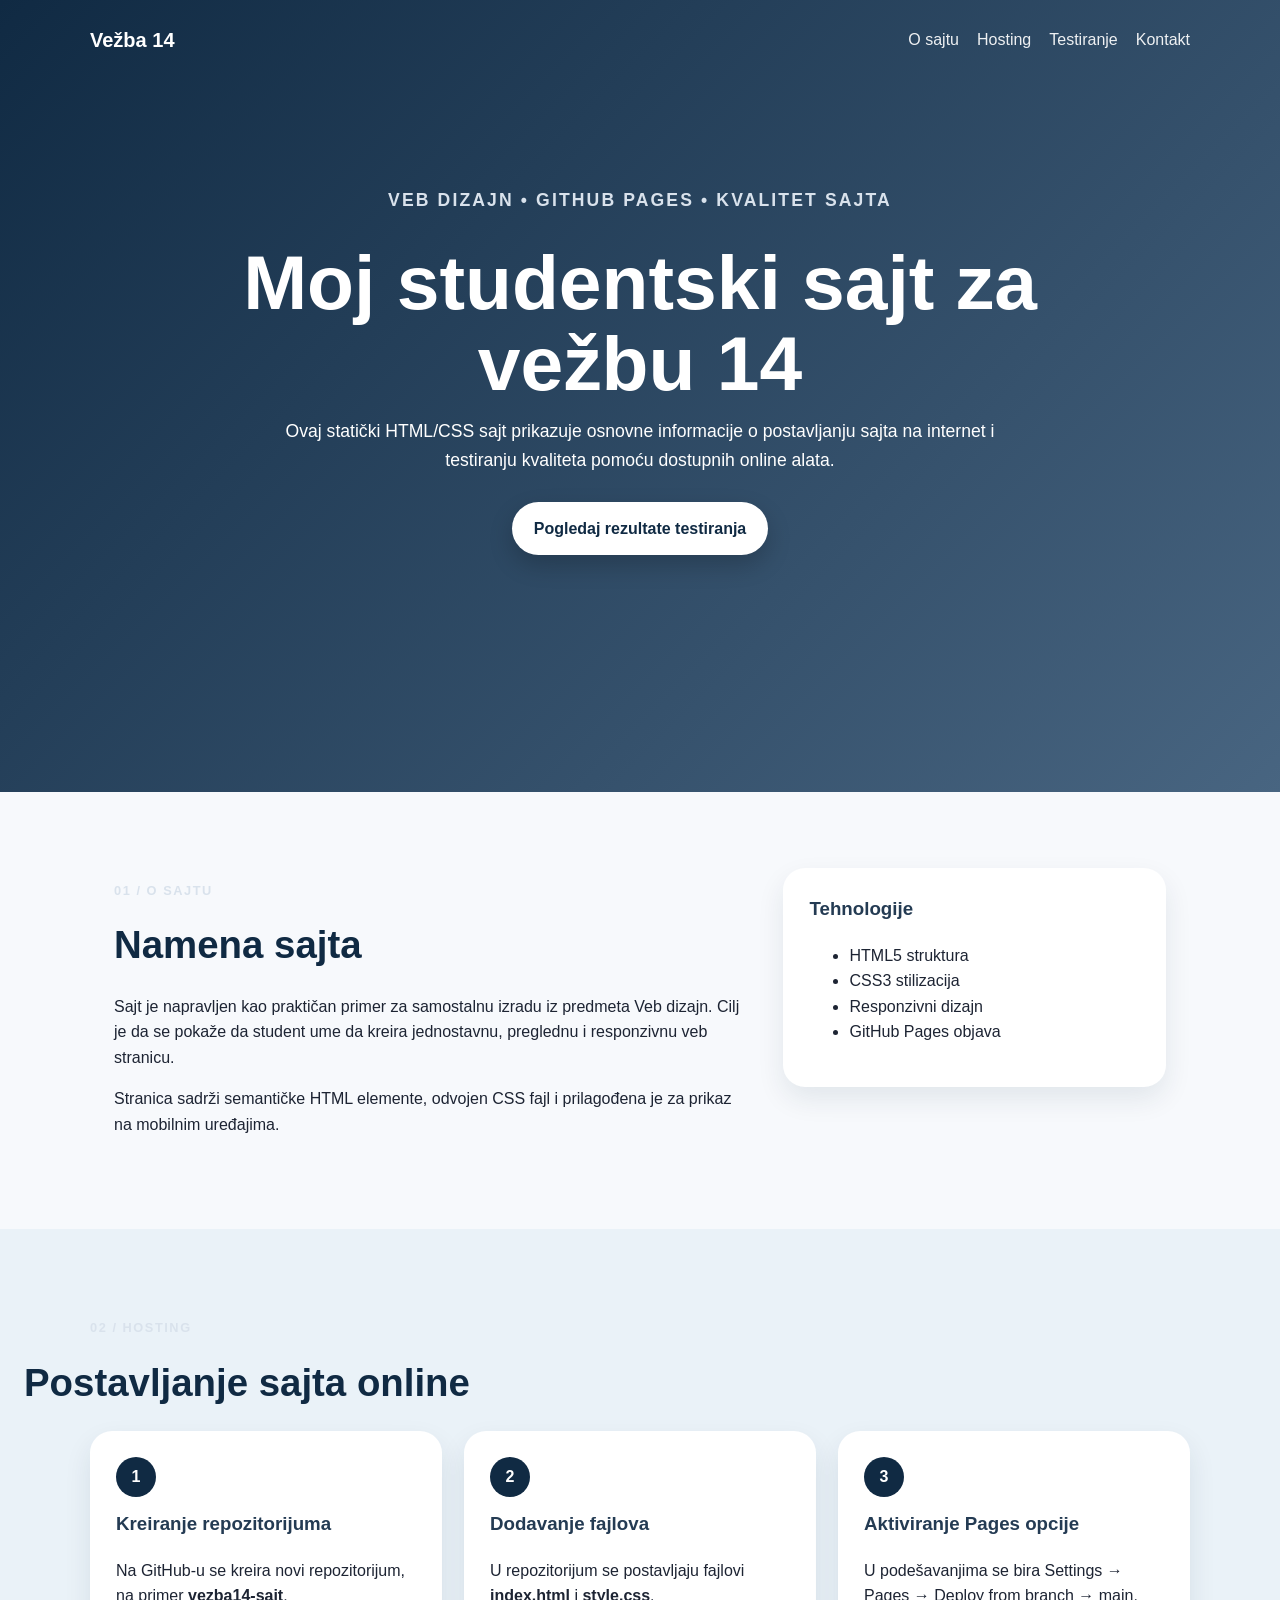
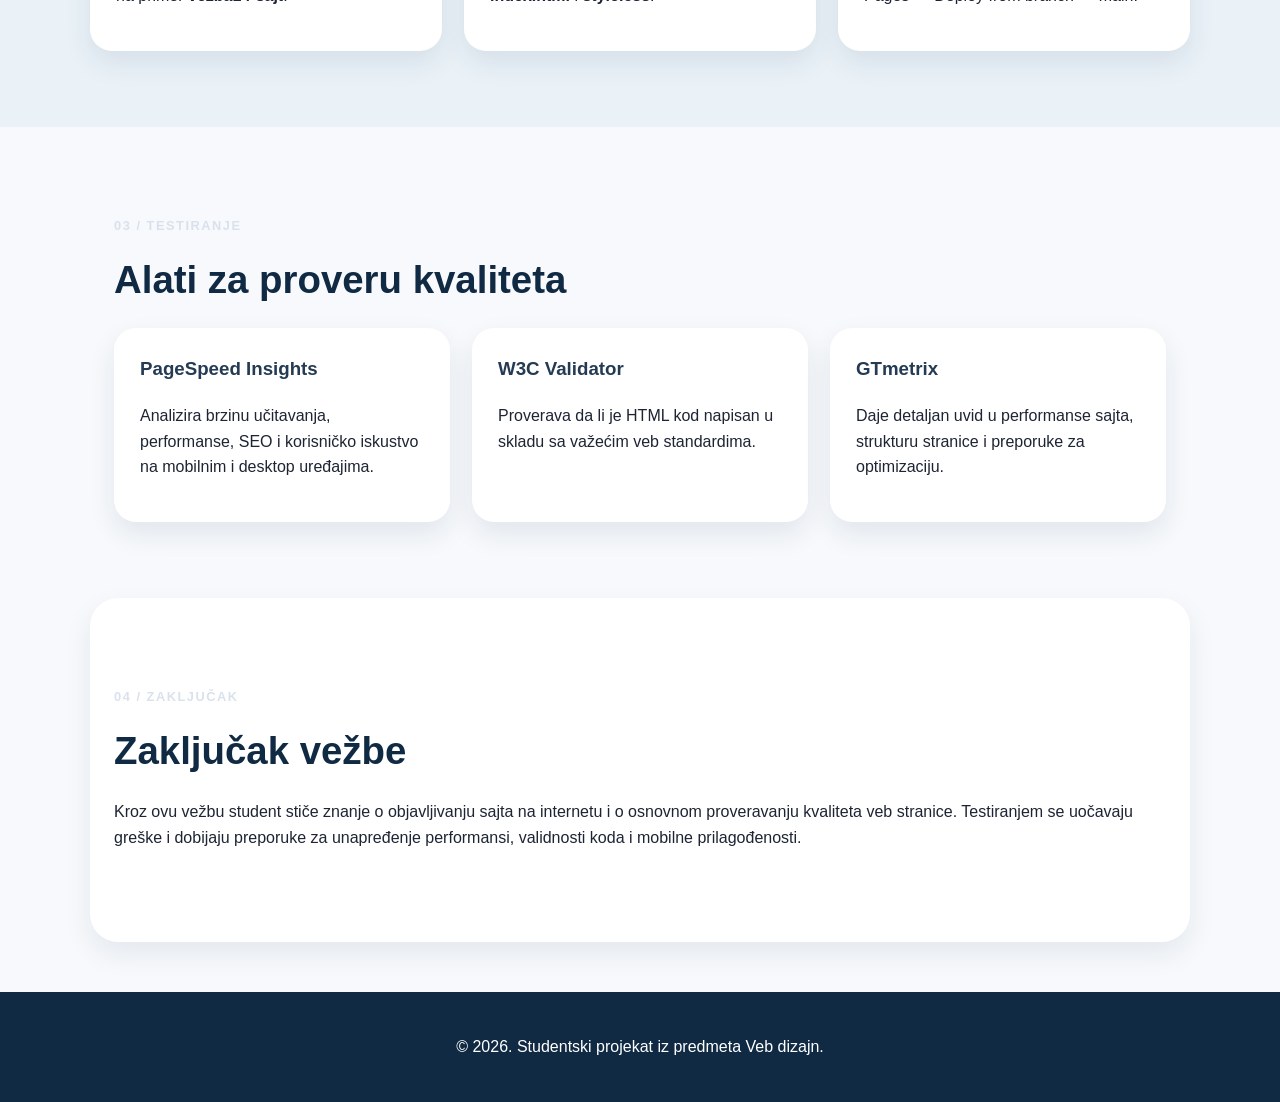
==== index.html @ 6594ed95 "Add files via upload" ====
<!DOCTYPE html>
<html lang="sr">
<head>
    <meta charset="UTF-8">
    <meta name="viewport" content="width=device-width, initial-scale=1.0">
    <meta name="description" content="Studentski sajt za vežbu 14 iz predmeta Veb dizajn - GitHub Pages i testiranje kvaliteta sajta.">
    <title>Vežba 14 | Moj studentski sajt</title>
    <link rel="stylesheet" href="style.css">
</head>
<body>
    <header class="hero" id="vrh">
        <nav class="nav" aria-label="Glavna navigacija">
            <a class="logo" href="#vrh">Vežba 14</a>
            <div class="nav-links">
                <a href="#o-sajtu">O sajtu</a>
                <a href="#hosting">Hosting</a>
                <a href="#testiranje">Testiranje</a>
                <a href="#kontakt">Kontakt</a>
            </div>
        </nav>
        <section class="hero-content">
            <p class="tag">Veb dizajn • GitHub Pages • kvalitet sajta</p>
            <h1>Moj studentski sajt za vežbu 14</h1>
            <p>Ovaj statički HTML/CSS sajt prikazuje osnovne informacije o postavljanju sajta na internet i testiranju kvaliteta pomoću dostupnih online alata.</p>
            <a class="button" href="#testiranje">Pogledaj rezultate testiranja</a>
        </section>
    </header>

    <main>
        <section id="o-sajtu" class="section two-col">
            <div>
                <p class="eyebrow">01 / O sajtu</p>
                <h2>Namena sajta</h2>
                <p>Sajt je napravljen kao praktičan primer za samostalnu izradu iz predmeta Veb dizajn. Cilj je da se pokaže da student ume da kreira jednostavnu, preglednu i responzivnu veb stranicu.</p>
                <p>Stranica sadrži semantičke HTML elemente, odvojen CSS fajl i prilagođena je za prikaz na mobilnim uređajima.</p>
            </div>
            <article class="card">
                <h3>Tehnologije</h3>
                <ul>
                    <li>HTML5 struktura</li>
                    <li>CSS3 stilizacija</li>
                    <li>Responzivni dizajn</li>
                    <li>GitHub Pages objava</li>
                </ul>
            </article>
        </section>

        <section id="hosting" class="section light">
            <p class="eyebrow">02 / Hosting</p>
            <h2>Postavljanje sajta online</h2>
            <div class="steps">
                <article><span>1</span><h3>Kreiranje repozitorijuma</h3><p>Na GitHub-u se kreira novi repozitorijum, na primer <strong>vezba14-sajt</strong>.</p></article>
                <article><span>2</span><h3>Dodavanje fajlova</h3><p>U repozitorijum se postavljaju fajlovi <strong>index.html</strong> i <strong>style.css</strong>.</p></article>
                <article><span>3</span><h3>Aktiviranje Pages opcije</h3><p>U podešavanjima se bira Settings → Pages → Deploy from branch → main.</p></article>
            </div>
        </section>

        <section id="testiranje" class="section">
            <p class="eyebrow">03 / Testiranje</p>
            <h2>Alati za proveru kvaliteta</h2>
            <div class="grid">
                <article class="card"><h3>PageSpeed Insights</h3><p>Analizira brzinu učitavanja, performanse, SEO i korisničko iskustvo na mobilnim i desktop uređajima.</p></article>
                <article class="card"><h3>W3C Validator</h3><p>Proverava da li je HTML kod napisan u skladu sa važećim veb standardima.</p></article>
                <article class="card"><h3>GTmetrix</h3><p>Daje detaljan uvid u performanse sajta, strukturu stranice i preporuke za optimizaciju.</p></article>
            </div>
        </section>

        <section id="kontakt" class="section contact">
            <p class="eyebrow">04 / Zaključak</p>
            <h2>Zaključak vežbe</h2>
            <p>Kroz ovu vežbu student stiče znanje o objavljivanju sajta na internetu i o osnovnom proveravanju kvaliteta veb stranice. Testiranjem se uočavaju greške i dobijaju preporuke za unapređenje performansi, validnosti koda i mobilne prilagođenosti.</p>
        </section>
    </main>

    <footer>
        <p>© 2026. Studentski projekat iz predmeta Veb dizajn.</p>
    </footer>
</body>
</html>
---- style.css ----
*{box-sizing:border-box}html{scroll-behavior:smooth}body{margin:0;font-family:Arial,Helvetica,sans-serif;line-height:1.6;color:#1d2433;background:#f7f9fc}.hero{min-height:88vh;background:linear-gradient(135deg,#102a43,#486581);color:white;padding:24px}.nav{display:flex;align-items:center;justify-content:space-between;max-width:1100px;margin:0 auto}.logo{font-weight:700;color:white;text-decoration:none;font-size:1.25rem}.nav-links{display:flex;gap:18px;flex-wrap:wrap}.nav-links a{color:white;text-decoration:none;opacity:.92}.nav-links a:hover,.nav-links a:focus{opacity:1;text-decoration:underline}.hero-content{max-width:850px;margin:130px auto 60px;text-align:center}.tag,.eyebrow{text-transform:uppercase;letter-spacing:.12em;font-size:.8rem;font-weight:700;color:#d9e2ec}.hero h1{font-size:clamp(2.2rem,6vw,4.8rem);line-height:1.05;margin:14px 0}.hero p{font-size:1.1rem;max-width:720px;margin:0 auto 28px}.button{display:inline-block;background:white;color:#102a43;text-decoration:none;font-weight:700;padding:14px 22px;border-radius:999px;box-shadow:0 10px 24px rgba(0,0,0,.2)}.section{max-width:1100px;margin:0 auto;padding:76px 24px}.section h2{font-size:clamp(1.7rem,3vw,2.6rem);margin:0 0 18px;color:#102a43}.two-col{display:grid;grid-template-columns:1.5fr .9fr;gap:32px;align-items:start}.light{max-width:none;background:#eaf2f8}.light>*{max-width:1100px;margin-left:auto;margin-right:auto}.card,.steps article{background:white;padding:26px;border-radius:22px;box-shadow:0 12px 28px rgba(16,42,67,.09)}.card h3,.steps h3{margin-top:0;color:#243b53}.grid{display:grid;grid-template-columns:repeat(3,1fr);gap:22px}.steps{display:grid;grid-template-columns:repeat(3,1fr);gap:22px}.steps span{display:inline-flex;align-items:center;justify-content:center;width:40px;height:40px;border-radius:50%;background:#102a43;color:white;font-weight:700;margin-bottom:12px}.contact{background:white;border-radius:28px;margin-bottom:50px;box-shadow:0 12px 28px rgba(16,42,67,.08)}footer{text-align:center;padding:26px;background:#102a43;color:white}@media(max-width:800px){.nav{align-items:flex-start;gap:16px;flex-direction:column}.hero-content{margin-top:70px;text-align:left}.hero p{margin-left:0}.two-col,.grid,.steps{grid-template-columns:1fr}.section{padding:56px 18px}}
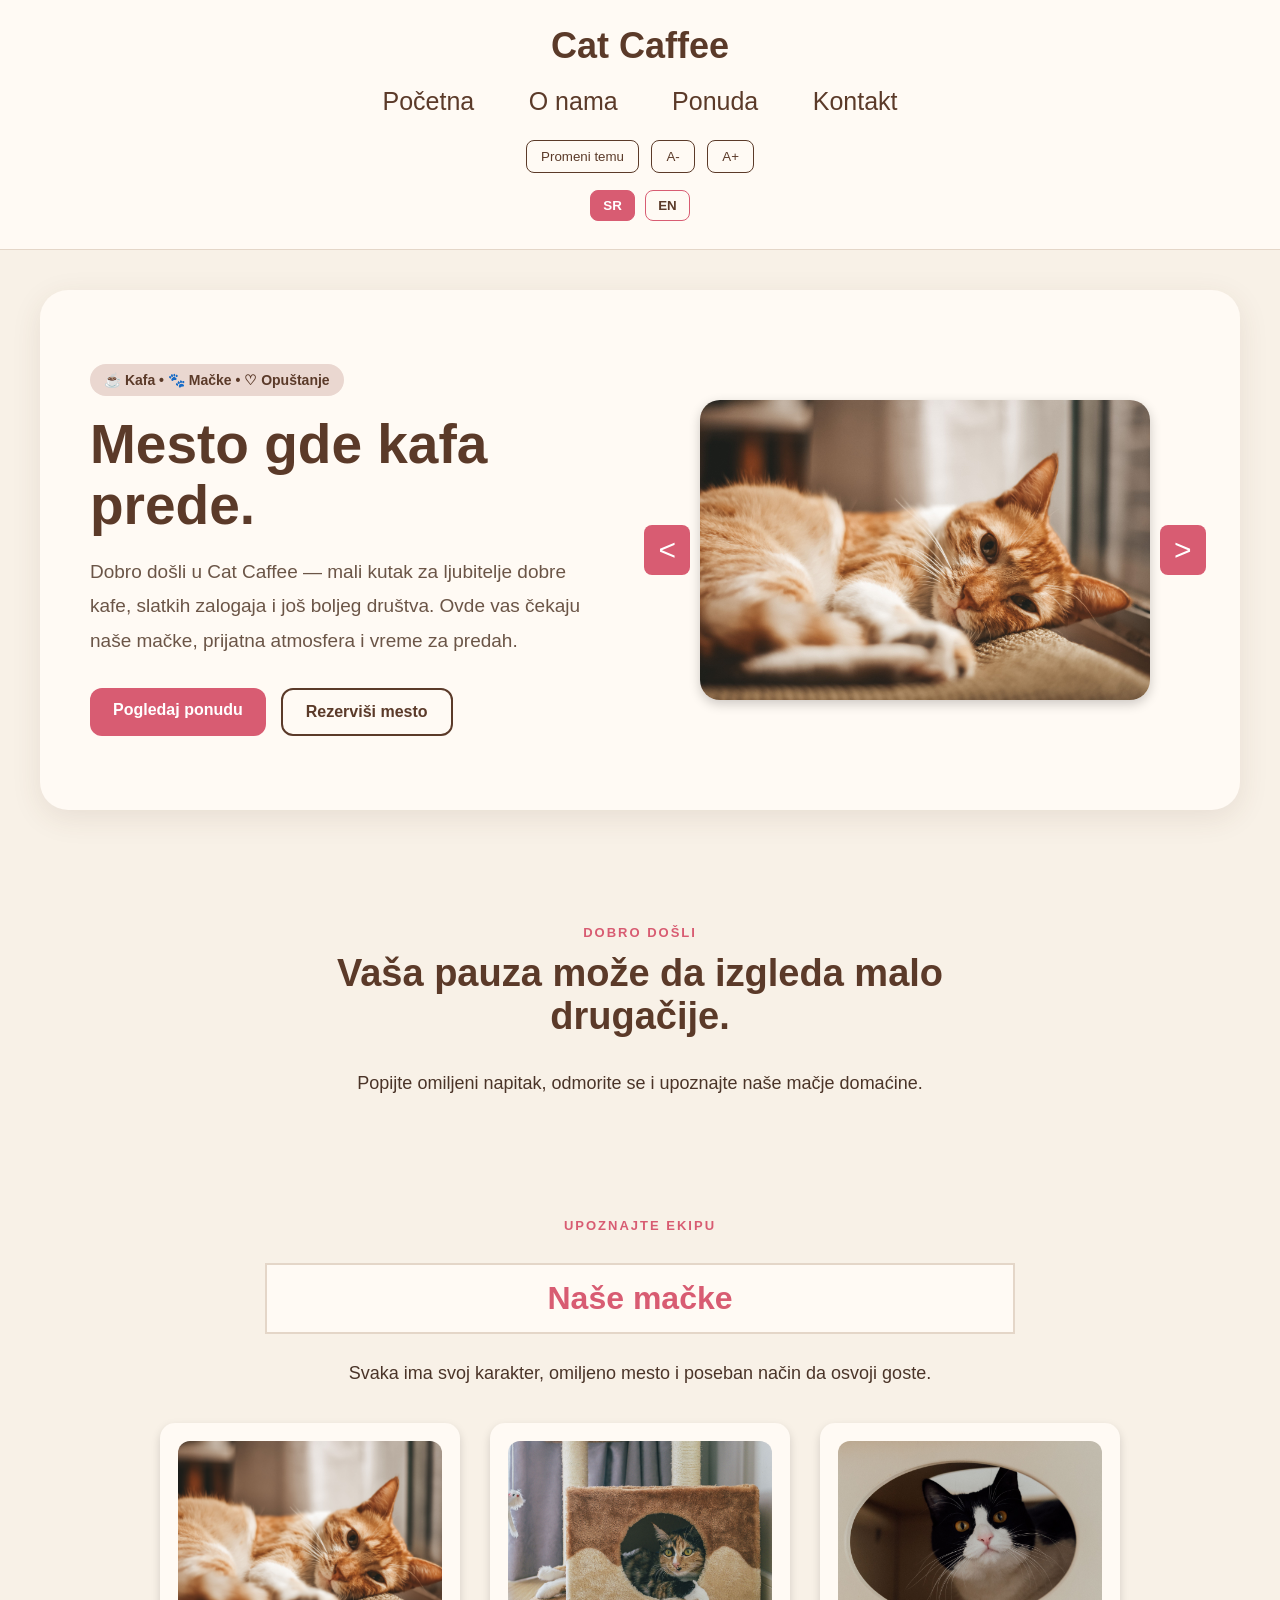
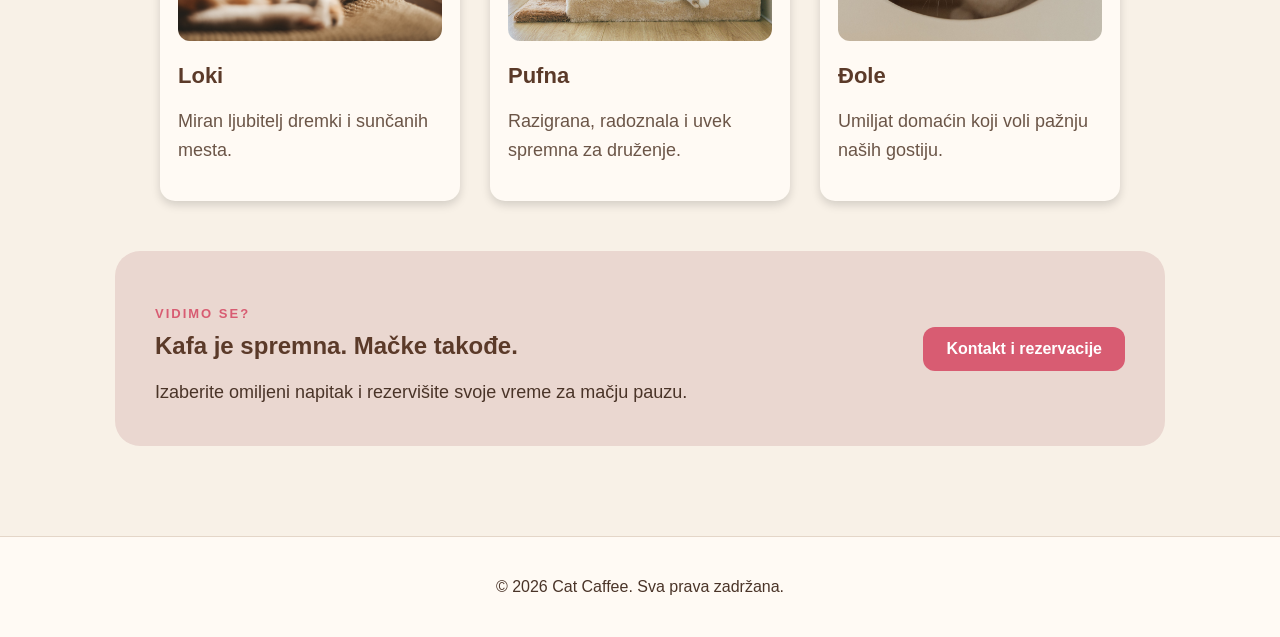
==== commit abfc059a: "Add files via upload Cat Caffee - seminarski rad" ====
--- a/index.html
+++ b/index.html
@@ -1,79 +1,485 @@
 <!DOCTYPE html>
 <html lang="sr">
+
 <head>
-    <meta charset="UTF-8">
-    <meta name="viewport" content="width=device-width, initial-scale=1.0">
-    <meta name="description" content="Studentski sajt za vežbu 14 iz predmeta Veb dizajn - GitHub Pages i testiranje kvaliteta sajta.">
-    <title>Vežba 14 | Moj studentski sajt</title>
-    <link rel="stylesheet" href="style.css">
+    <meta charset="utf-8">
+
+    <meta name="viewport"
+          content="width=device-width, initial-scale=1.0">
+
+    <title>Cat Caffee | Kafa, mačke i opuštanje</title>
+
+    <meta name="description"
+          content="Cat Caffee je prijatan kutak za ljubitelje kafe i mačaka. Upoznajte naše mačke, pogledajte ponudu i rezervišite svoje mesto.">
+
+    <meta name="keywords"
+          content="Cat Caffee, mačke, kafa, kafić, Zrenjanin, cat cafe">
+
+    <meta name="author"
+          content="Cat Caffee">
+
+    <meta name="robots"
+          content="index, follow">
+
+    <!-- Open Graph -->
+    <meta property="og:title"
+          content="Cat Caffee | Kafa, mačke i opuštanje">
+
+    <meta property="og:description"
+          content="Mesto za ljubitelje dobre kafe, slatkih zalogaja i mačjeg društva.">
+
+    <meta property="og:type"
+          content="website">
+
+    <link rel="stylesheet"
+          href="stil.css">
 </head>
+
+
 <body>
-    <header class="hero" id="vrh">
-        <nav class="nav" aria-label="Glavna navigacija">
-            <a class="logo" href="#vrh">Vežba 14</a>
-            <div class="nav-links">
-                <a href="#o-sajtu">O sajtu</a>
-                <a href="#hosting">Hosting</a>
-                <a href="#testiranje">Testiranje</a>
-                <a href="#kontakt">Kontakt</a>
-            </div>
+
+    <!-- ZAGLAVLJE -->
+    <header>
+
+        <h1 id="logo-naslov">
+            Cat Caffee
+        </h1>
+
+
+        <nav>
+
+            <a
+                href="index.html"
+                data-i18n="navHome">
+                Početna
+            </a>
+
+
+            <a
+                href="o-nama.html"
+                data-i18n="navAbout">
+                O nama
+            </a>
+
+
+            <!-- MEGA MENI -->
+            <div class="mega-meni">
+
+                <a
+                    href="ponuda.html"
+                    class="mega-link"
+                    data-i18n="navOffer">
+                    Ponuda
+                </a>
+
+
+                <div class="mega-sadrzaj">
+
+
+                    <div class="mega-kolona">
+
+                        <h3>
+                            ☕
+                            <span data-i18n="megaDrinks">
+                                Napici
+                            </span>
+                        </h3>
+
+                        <a
+                            href="ponuda.html#kafe"
+                            data-i18n="navCoffee">
+                            Kafe
+                        </a>
+
+                        <a
+                            href="ponuda.html#cajevi"
+                            data-i18n="navTea">
+                            Čajevi
+                        </a>
+
+                    </div>
+
+
+                    <div class="mega-kolona">
+
+                        <h3>
+                            🍰
+                            <span data-i18n="megaDesserts">
+                                Poslastice
+                            </span>
+                        </h3>
+
+                        <a
+                            href="ponuda.html#poslastice"
+                            data-i18n="navCheesecake">
+                            Čizkejk
+                        </a>
+
+                        <a
+                            href="ponuda.html#poslastice"
+                            data-i18n="navSweetBites">
+                            Slatki zalogaji
+                        </a>
+
+                    </div>
+
+
+                    <div class="mega-kolona">
+
+                        <h3>
+                            🐾 Cat Caffee
+                        </h3>
+
+                        <a
+                            href="index.html#nase-macke"
+                            data-i18n="navCats">
+                            Naše mačke
+                        </a>
+
+                        <a
+                            href="kontakt.html#kontakt-forma"
+                            data-i18n="navReservations">
+                            Rezervacije
+                        </a>
+
+                    </div>
+
+
+                </div>
+
+            </div>
+
+
+            <a
+                href="kontakt.html"
+                data-i18n="navContact">
+                Kontakt
+            </a>
+
         </nav>
-        <section class="hero-content">
-            <p class="tag">Veb dizajn • GitHub Pages • kvalitet sajta</p>
-            <h1>Moj studentski sajt za vežbu 14</h1>
-            <p>Ovaj statički HTML/CSS sajt prikazuje osnovne informacije o postavljanju sajta na internet i testiranju kvaliteta pomoću dostupnih online alata.</p>
-            <a class="button" href="#testiranje">Pogledaj rezultate testiranja</a>
+
+
+        <!-- PRISTUPAČNOST -->
+        <div class="pristupacnost">
+
+            <button
+                id="dugme-tema"
+                data-i18n="themeBtn">
+                Promeni temu
+            </button>
+
+            <button id="smanji-font">
+                A-
+            </button>
+
+            <button id="povecaj-font">
+                A+
+            </button>
+
+        </div>
+
+
+        <!-- IZBOR JEZIKA -->
+        <div class="izbor-jezika">
+
+            <button id="sr-jezik">
+                SR
+            </button>
+
+            <button id="en-jezik">
+                EN
+            </button>
+
+        </div>
+
+    </header>
+
+
+    <!-- GLAVNI SADRŽAJ -->
+    <main>
+
+
+        <!-- HERO -->
+        <section class="uvod hero">
+
+            <div class="uvod-tekst">
+
+                <span
+                    class="hero-bedz"
+                    data-i18n="heroBadge">
+
+                    ☕ Kafa • 🐾 Mačke • ♡ Opuštanje
+
+                </span>
+
+
+                <h2
+                    class="hero-naslov"
+                    data-i18n="heroNaslov">
+
+                    Mesto gde kafa prede.
+
+                </h2>
+
+
+                <p
+                    class="hero-opis"
+                    data-i18n="heroOpis">
+
+                    Dobro došli u Cat Caffee — mali kutak za ljubitelje
+                    dobre kafe, slatkih zalogaja i još boljeg društva.
+                    Ovde vas čekaju naše mačke, prijatna atmosfera
+                    i vreme za predah.
+
+                </p>
+
+
+                <div class="hero-dugmad">
+
+                    <a
+                        href="ponuda.html"
+                        class="dugme-primarno"
+                        data-i18n="ponudaDugme">
+
+                        Pogledaj ponudu
+
+                    </a>
+
+
+                    <a
+                        href="kontakt.html"
+                        class="dugme-sekundarno"
+                        data-i18n="rezervacijaDugme">
+
+                        Rezerviši mesto
+
+                    </a>
+
+                </div>
+
+            </div>
+
+
+            <!-- SLAJDER -->
+            <div class="uvod-slika">
+
+                <div class="slajder">
+
+                    <button
+                        id="prethodna-slika"
+                        aria-label="Prethodna slika">
+
+                        &lt;
+
+                    </button>
+
+
+                    <img
+                        id="slika-slajdera"
+                        src="slike/maca1.jpg"
+                        alt="Mačka u Cat Caffee-u">
+
+
+                    <button
+                        id="sledeca-slika"
+                        aria-label="Sledeća slika">
+
+                        &gt;
+
+                    </button>
+
+                </div>
+
+            </div>
+
         </section>
-    </header>
-
-    <main>
-        <section id="o-sajtu" class="section two-col">
+
+
+        <!-- KRATKA PORUKA -->
+        <section class="zasto-mi">
+
+            <p
+                class="mali-naslov"
+                data-i18n="welcomeMini">
+
+                DOBRO DOŠLI
+
+            </p>
+
+
+            <h2 data-i18n="pauzaNaslov">
+
+                Vaša pauza može da izgleda malo drugačije.
+
+            </h2>
+
+
+            <p data-i18n="pauzaTekst">
+
+                Popijte omiljeni napitak, odmorite se
+                i upoznajte naše mačje domaćine.
+
+            </p>
+
+        </section>
+
+
+        <!-- NAŠE MAČKE -->
+        <section class="nase-macke" id="nase-macke">
+
+            <div class="sekcija-zaglavlje">
+
+                <p
+                    class="mali-naslov"
+                    data-i18n="teamMini">
+
+                    UPOZNAJTE EKIPU
+
+                </p>
+
+
+                <h2
+                    class="naslov-sekcije"
+                    data-i18n="mackeNaslov">
+
+                    Naše mačke
+
+                </h2>
+
+
+                <p data-i18n="mackeTekst">
+
+                    Svaka ima svoj karakter, omiljeno mesto
+                    i poseban način da osvoji goste.
+
+                </p>
+
+            </div>
+
+
+            <div class="kartice-macaka">
+
+
+                <div class="kartica">
+
+                    <img
+                        src="slike/maca1.jpg"
+                        alt="Mačak Loki">
+
+                    <h3>
+                        Loki
+                    </h3>
+
+                    <p data-i18n="lokiTekst">
+                        Miran ljubitelj dremki i sunčanih mesta.
+                    </p>
+
+                </div>
+
+
+                <div class="kartica">
+
+                    <img
+                        src="slike/maca2.jpg"
+                        alt="Mačka Pufna">
+
+                    <h3>
+                        Pufna
+                    </h3>
+
+                    <p data-i18n="pufnaTekst">
+                        Razigrana, radoznala i uvek spremna za druženje.
+                    </p>
+
+                </div>
+
+
+                <div class="kartica">
+
+                    <img
+                        src="slike/maca3.jpg"
+                        alt="Mačak Đole">
+
+                    <h3>
+                        Đole
+                    </h3>
+
+                    <p data-i18n="djoleTekst">
+                        Umiljat domaćin koji voli pažnju naših gostiju.
+                    </p>
+
+                </div>
+
+
+            </div>
+
+        </section>
+
+
+        <!-- POZIV NA AKCIJU -->
+        <section class="cta-sekcija">
+
             <div>
-                <p class="eyebrow">01 / O sajtu</p>
-                <h2>Namena sajta</h2>
-                <p>Sajt je napravljen kao praktičan primer za samostalnu izradu iz predmeta Veb dizajn. Cilj je da se pokaže da student ume da kreira jednostavnu, preglednu i responzivnu veb stranicu.</p>
-                <p>Stranica sadrži semantičke HTML elemente, odvojen CSS fajl i prilagođena je za prikaz na mobilnim uređajima.</p>
-            </div>
-            <article class="card">
-                <h3>Tehnologije</h3>
-                <ul>
-                    <li>HTML5 struktura</li>
-                    <li>CSS3 stilizacija</li>
-                    <li>Responzivni dizajn</li>
-                    <li>GitHub Pages objava</li>
-                </ul>
-            </article>
+
+                <p
+                    class="mali-naslov"
+                    data-i18n="ctaMini">
+
+                    VIDIMO SE?
+
+                </p>
+
+
+                <h2 data-i18n="ctaNaslov">
+
+                    Kafa je spremna. Mačke takođe.
+
+                </h2>
+
+
+                <p data-i18n="ctaTekst">
+
+                    Izaberite omiljeni napitak i rezervišite
+                    svoje vreme za mačju pauzu.
+
+                </p>
+
+            </div>
+
+
+            <a
+                href="kontakt.html"
+                class="dugme-primarno"
+                data-i18n="ctaDugme">
+
+                Kontakt i rezervacije
+
+            </a>
+
         </section>
 
-        <section id="hosting" class="section light">
-            <p class="eyebrow">02 / Hosting</p>
-            <h2>Postavljanje sajta online</h2>
-            <div class="steps">
-                <article><span>1</span><h3>Kreiranje repozitorijuma</h3><p>Na GitHub-u se kreira novi repozitorijum, na primer <strong>vezba14-sajt</strong>.</p></article>
-                <article><span>2</span><h3>Dodavanje fajlova</h3><p>U repozitorijum se postavljaju fajlovi <strong>index.html</strong> i <strong>style.css</strong>.</p></article>
-                <article><span>3</span><h3>Aktiviranje Pages opcije</h3><p>U podešavanjima se bira Settings → Pages → Deploy from branch → main.</p></article>
-            </div>
-        </section>
-
-        <section id="testiranje" class="section">
-            <p class="eyebrow">03 / Testiranje</p>
-            <h2>Alati za proveru kvaliteta</h2>
-            <div class="grid">
-                <article class="card"><h3>PageSpeed Insights</h3><p>Analizira brzinu učitavanja, performanse, SEO i korisničko iskustvo na mobilnim i desktop uređajima.</p></article>
-                <article class="card"><h3>W3C Validator</h3><p>Proverava da li je HTML kod napisan u skladu sa važećim veb standardima.</p></article>
-                <article class="card"><h3>GTmetrix</h3><p>Daje detaljan uvid u performanse sajta, strukturu stranice i preporuke za optimizaciju.</p></article>
-            </div>
-        </section>
-
-        <section id="kontakt" class="section contact">
-            <p class="eyebrow">04 / Zaključak</p>
-            <h2>Zaključak vežbe</h2>
-            <p>Kroz ovu vežbu student stiče znanje o objavljivanju sajta na internetu i o osnovnom proveravanju kvaliteta veb stranice. Testiranjem se uočavaju greške i dobijaju preporuke za unapređenje performansi, validnosti koda i mobilne prilagođenosti.</p>
-        </section>
+
     </main>
 
+
+    <!-- FOOTER -->
     <footer>
-        <p>© 2026. Studentski projekat iz predmeta Veb dizajn.</p>
+
+        <p data-i18n="footerText">
+
+            © 2026 Cat Caffee. Sva prava zadržana.
+
+        </p>
+
     </footer>
+
+
+    <!-- JAVASCRIPT -->
+    <script src="skripta.js"></script>
+
+    <script src="jezik.js"></script>
+
+
 </body>
-</html>
+
+</html>
--- a/stil.css
+++ b/stil.css
@@ -0,0 +1,1453 @@
+/* =========================================================
+   CAT CAFFEE - GLAVNI CSS
+   ========================================================= */
+
+
+/* =========================
+   1. OSNOVNI IZGLED
+   ========================= */
+
+* {
+    box-sizing: border-box;
+}
+
+html {
+    scroll-behavior: smooth;
+}
+
+body {
+    margin: 0;
+
+    background-color: #f8f1e7;
+    color: #4a3428;
+
+    font-family: Arial, sans-serif;
+}
+
+img {
+    max-width: 100%;
+    display: block;
+}
+
+main {
+    padding: 40px;
+}
+
+section {
+    max-width: 1200px;
+
+    margin: 0 auto 50px auto;
+}
+
+section p {
+    font-size: 18px;
+    line-height: 1.6;
+}
+
+
+/* NASLOVI SEKCIJA */
+
+.naslov-sekcije {
+    color: #d85c72;
+
+    font-size: 32px;
+
+    background-color: #fffaf4;
+
+    padding: 15px;
+
+    border: 2px solid #e4d6c8;
+
+    margin-bottom: 25px;
+}
+
+
+/* MALI ROZE NASLOV */
+
+.mali-naslov {
+    margin-bottom: 5px;
+
+    color: #d85c72 !important;
+
+    font-size: 13px !important;
+
+    font-weight: bold;
+
+    letter-spacing: 2px;
+}
+
+
+/* =========================
+   2. HEADER
+   ========================= */
+
+header {
+    background-color: #fffaf4;
+
+    padding: 25px;
+
+    border-bottom: 1px solid #e4d6c8;
+}
+
+h1 {
+    color: #5b3a29;
+
+    text-align: center;
+
+    font-size: 36px;
+
+    margin-top: 0;
+    margin-bottom: 20px;
+}
+
+
+/* =========================
+   3. NAVIGACIJA
+   ========================= */
+
+nav {
+    text-align: center;
+
+    margin-bottom: 20px;
+}
+
+nav a {
+    color: #5b3a29;
+
+    text-decoration: none;
+
+    margin: 0 25px;
+
+    font-size: 25px;
+
+    transition: color 0.25s ease;
+}
+
+nav a:hover {
+    color: #d85c72;
+}
+
+
+/* =========================
+   4. STARI PADAJUĆI MENI
+   ostavljen zbog kompatibilnosti
+   ========================= */
+
+.padajuci {
+    display: inline-block;
+
+    position: relative;
+}
+
+.padajuci-sadrzaj {
+    display: none;
+
+    position: absolute;
+
+    top: 100%;
+    left: 50%;
+
+    transform: translateX(-50%);
+
+    min-width: 170px;
+
+    background-color: #fffaf4;
+
+    border-radius: 10px;
+
+    box-shadow: 0 4px 12px
+                rgba(0, 0, 0, 0.16);
+
+    overflow: hidden;
+
+    z-index: 10;
+}
+
+.padajuci-sadrzaj a {
+    display: block;
+
+    padding: 10px 14px;
+
+    margin: 0;
+
+    font-size: 18px;
+}
+
+.padajuci:hover .padajuci-sadrzaj {
+    display: block;
+}
+
+
+/* =========================
+   5. MEGA MENI
+   ========================= */
+
+.mega-meni {
+    display: inline-block;
+
+    position: relative;
+}
+
+.mega-link {
+    cursor: pointer;
+}
+
+
+/* VELIKI PANEL */
+
+.mega-sadrzaj {
+    display: none;
+
+    position: absolute;
+
+    top: 100%;
+    left: 50%;
+
+    transform: translateX(-50%);
+
+    width: 520px;
+
+    padding: 25px;
+
+    background-color: #fffaf4;
+
+    border-radius: 16px;
+
+    box-shadow: 0 8px 25px
+                rgba(0, 0, 0, 0.16);
+
+    z-index: 100;
+}
+
+
+/* PRIKAZ MEGA MENIJA */
+
+.mega-meni:hover .mega-sadrzaj {
+    display: flex;
+}
+
+
+/* KOLONE */
+
+.mega-kolona {
+    flex: 1;
+
+    padding: 0 15px;
+
+    text-align: left;
+}
+
+.mega-kolona h3 {
+    margin-top: 0;
+    margin-bottom: 12px;
+
+    color: #d85c72;
+
+    font-size: 17px;
+}
+
+.mega-kolona a {
+    display: block;
+
+    margin: 0;
+
+    padding: 7px 0;
+
+    color: #5b3a29;
+
+    font-size: 15px;
+
+    text-decoration: none;
+}
+
+.mega-kolona a:hover {
+    color: #d85c72;
+}
+
+
+/* =========================
+   6. PRISTUPAČNOST
+   ========================= */
+
+.pristupacnost {
+    text-align: center;
+
+    margin-top: 15px;
+}
+
+.pristupacnost button {
+    padding: 8px 14px;
+
+    margin: 4px;
+
+    border: 1px solid #5b3a29;
+
+    border-radius: 8px;
+
+    background-color: #fffaf4;
+
+    color: #5b3a29;
+
+    cursor: pointer;
+
+    transition: 0.25s ease;
+}
+
+.pristupacnost button:hover {
+    background-color: #ead7d0;
+}
+
+
+/* =========================
+   7. IZBOR JEZIKA
+   ========================= */
+
+.izbor-jezika {
+    text-align: center;
+
+    margin-top: 10px;
+}
+
+.izbor-jezika button {
+    padding: 7px 12px;
+
+    margin: 3px;
+
+    border: 1px solid #d85c72;
+
+    border-radius: 8px;
+
+    background-color: transparent;
+
+    color: #5b3a29;
+
+    font-weight: bold;
+
+    cursor: pointer;
+
+    transition: 0.25s ease;
+}
+
+.izbor-jezika button:hover {
+    background-color: #d85c72;
+
+    color: white;
+}
+
+/* ako JS dodeli neku od ovih klasa aktivnom jeziku */
+
+.izbor-jezika button.aktivan,
+.izbor-jezika button.aktivno,
+.izbor-jezika button.active,
+.izbor-jezika button.aktivan-jezik {
+    background-color: #d85c72;
+
+    color: white;
+}
+
+
+/* =========================
+   8. ZAJEDNIČKA DUGMAD
+   ========================= */
+
+.dugme-primarno,
+.dugme-sekundarno {
+    display: inline-block;
+
+    padding: 13px 23px;
+
+    border-radius: 12px;
+
+    text-decoration: none;
+
+    font-size: 16px;
+
+    font-weight: bold;
+
+    transition: 0.3s ease;
+}
+
+.dugme-primarno {
+    background-color: #d85c72;
+
+    color: white;
+}
+
+.dugme-primarno:hover {
+    background-color: #5b3a29;
+
+    transform: translateY(-2px);
+}
+
+.dugme-sekundarno {
+    border: 2px solid #5b3a29;
+
+    color: #5b3a29;
+
+    background-color: transparent;
+}
+
+.dugme-sekundarno:hover {
+    background-color: #5b3a29;
+
+    color: white;
+}
+
+
+/* =========================
+   9. POČETNA - HERO
+   ========================= */
+
+.uvod {
+    display: flex;
+
+    flex-direction: row;
+
+    justify-content: space-between;
+
+    align-items: center;
+
+    gap: 40px;
+}
+
+.uvod-tekst,
+.uvod-slika {
+    flex: 1;
+}
+
+.uvod-slika {
+    text-align: center;
+}
+
+.hero {
+    max-width: 1200px;
+
+    min-height: 520px;
+
+    padding: 50px;
+
+    background-color: #fffaf4;
+
+    border-radius: 28px;
+
+    box-shadow: 0 8px 30px
+                rgba(91, 58, 41, 0.10);
+}
+
+.hero-bedz {
+    display: inline-block;
+
+    padding: 8px 14px;
+
+    margin-bottom: 18px;
+
+    background-color: #ead7d0;
+
+    border-radius: 30px;
+
+    color: #5b3a29;
+
+    font-size: 14px;
+
+    font-weight: bold;
+}
+
+.hero-naslov {
+    margin: 0 0 20px 0;
+
+    color: #5b3a29;
+
+    font-size: 55px;
+
+    line-height: 1.1;
+}
+
+.hero-opis {
+    max-width: 520px;
+
+    color: #6b5547;
+
+    font-size: 19px;
+
+    line-height: 1.8;
+}
+
+.hero-dugmad {
+    display: flex;
+
+    gap: 15px;
+
+    margin-top: 30px;
+
+    flex-wrap: wrap;
+}
+
+
+/* =========================
+   10. SLAJDER
+   ========================= */
+
+.slajder {
+    display: flex;
+
+    align-items: center;
+
+    justify-content: center;
+
+    gap: 10px;
+}
+
+.slajder img {
+    width: 450px;
+
+    max-width: 100%;
+
+    height: 300px;
+
+    object-fit: cover;
+
+    border-radius: 20px;
+
+    box-shadow: 0 4px 12px
+                rgba(0, 0, 0, 0.2);
+}
+
+.slajder button {
+    flex: 0 0 auto;
+
+    font-size: 30px;
+
+    padding: 8px 14px;
+
+    border: none;
+
+    border-radius: 8px;
+
+    background-color: #d85c72;
+
+    color: white;
+
+    cursor: pointer;
+
+    transition: 0.25s ease;
+}
+
+.slajder button:hover {
+    background-color: #5b3a29;
+}
+
+
+/* =========================
+   11. POČETNA - SREDIŠNJA PORUKA
+   ========================= */
+
+.zasto-mi {
+    max-width: 800px;
+
+    padding: 50px 20px;
+
+    text-align: center;
+}
+
+.zasto-mi h2 {
+    margin-top: 8px;
+
+    color: #5b3a29;
+
+    font-size: 38px;
+}
+
+
+/* =========================
+   12. KARTICE MAČAKA
+   ========================= */
+
+.sekcija-zaglavlje {
+    max-width: 750px;
+
+    margin: 0 auto 35px auto;
+
+    text-align: center;
+}
+
+.kartice-macaka {
+    display: flex;
+
+    justify-content: center;
+
+    gap: 30px;
+
+    flex-wrap: wrap;
+}
+
+.kartica {
+    width: 300px;
+
+    background-color: #fffaf4;
+
+    padding: 18px;
+
+    border-radius: 15px;
+
+    box-shadow: 0 4px 10px
+                rgba(0, 0, 0, 0.15);
+
+    transition: transform 0.3s ease,
+                box-shadow 0.3s ease;
+}
+
+.kartica:hover {
+    transform: translateY(-7px);
+
+    box-shadow: 0 10px 25px
+                rgba(0, 0, 0, 0.15);
+}
+
+.kartica img {
+    width: 100%;
+
+    height: 200px;
+
+    object-fit: cover;
+
+    border-radius: 12px;
+}
+
+.kartica h3 {
+    color: #5b3a29;
+
+    font-size: 22px;
+
+    margin-bottom: 8px;
+}
+
+.kartica p {
+    color: #6b5547;
+}
+
+
+/* =========================
+   13. POČETNA - CTA
+   ========================= */
+
+.cta-sekcija {
+    display: flex;
+
+    justify-content: space-between;
+
+    align-items: center;
+
+    gap: 30px;
+
+    max-width: 1050px;
+
+    padding: 40px;
+
+    background-color: #ead7d0;
+
+    border-radius: 25px;
+}
+
+.cta-sekcija h2 {
+    margin: 7px 0;
+
+    color: #5b3a29;
+}
+
+.cta-sekcija p {
+    margin-bottom: 0;
+}
+
+
+/* =========================
+   14. O NAMA - UVOD
+   ========================= */
+
+.o-nama-hero {
+    display: flex;
+
+    align-items: center;
+
+    gap: 60px;
+
+    max-width: 1100px;
+
+    padding: 50px;
+
+    background-color: #fffaf4;
+
+    border-radius: 28px;
+
+    box-shadow: 0 8px 30px
+                rgba(91, 58, 41, 0.10);
+}
+
+.o-nama-tekst,
+.o-nama-slika {
+    flex: 1;
+}
+
+.o-nama-tekst h2 {
+    margin-top: 8px;
+
+    color: #5b3a29;
+
+    font-size: 42px;
+
+    line-height: 1.2;
+}
+
+.o-nama-tekst p {
+    color: #6b5547;
+}
+
+.o-nama-slika {
+    text-align: center;
+}
+
+.o-nama-slika img {
+    width: 100%;
+
+    max-width: 430px;
+
+    height: 350px;
+
+    object-fit: cover;
+
+    border-radius: 24px;
+
+    box-shadow: 0 7px 20px
+                rgba(0, 0, 0, 0.15);
+
+    margin: 0 auto;
+}
+
+
+/* =========================
+   15. O NAMA - MISIJA
+   ========================= */
+
+.misija-sekcija {
+    text-align: center;
+
+    padding: 30px 0;
+}
+
+.misija-sekcija h2 {
+    margin-top: 5px;
+
+    margin-bottom: 35px;
+
+    color: #5b3a29;
+
+    font-size: 38px;
+}
+
+.misija-kartice {
+    display: flex;
+
+    justify-content: center;
+
+    gap: 25px;
+
+    flex-wrap: wrap;
+}
+
+.misija-kartica {
+    width: 260px;
+
+    padding: 28px 20px;
+
+    background-color: #fffaf4;
+
+    border-radius: 18px;
+
+    box-shadow: 0 4px 12px
+                rgba(0, 0, 0, 0.10);
+
+    transition: transform 0.3s ease,
+                box-shadow 0.3s ease;
+}
+
+.misija-kartica:hover {
+    transform: translateY(-6px);
+
+    box-shadow: 0 10px 22px
+                rgba(0, 0, 0, 0.12);
+}
+
+.misija-kartica span {
+    font-size: 34px;
+}
+
+.misija-kartica h3 {
+    color: #5b3a29;
+}
+
+.misija-kartica p {
+    color: #6b5547;
+
+    font-size: 16px;
+}
+
+
+/* =========================
+   16. MULTIMEDIJA
+   ========================= */
+
+.video-sekcija,
+.youtube-sekcija {
+    text-align: center;
+}
+
+.video-sekcija p,
+.youtube-sekcija p {
+    margin-bottom: 25px;
+}
+
+
+/* LOKALNI MP4 */
+
+.video-okvir {
+    width: 90%;
+
+    max-width: 700px;
+
+    height: 500px;
+
+    max-height: 65vh;
+
+    margin: 0 auto;
+
+    display: flex;
+
+    align-items: center;
+
+    justify-content: center;
+
+    background-color: #2b2522;
+
+    border-radius: 20px;
+
+    overflow: hidden;
+
+    box-shadow: 0 4px 12px
+                rgba(0, 0, 0, 0.2);
+}
+
+.video-okvir video {
+    width: 100%;
+
+    height: 100%;
+
+    object-fit: contain;
+}
+
+
+/* YOUTUBE */
+
+.youtube-video iframe {
+    width: 100%;
+
+    max-width: 700px;
+
+    aspect-ratio: 16 / 9;
+
+    border: none;
+
+    border-radius: 20px;
+
+    box-shadow: 0 4px 12px
+                rgba(0, 0, 0, 0.2);
+}
+
+
+/* =========================
+   17. KONTAKT
+   ========================= */
+
+.kontakt-sekcija {
+    max-width: 1100px;
+
+    margin: 0 auto;
+}
+
+.kontakt-naslov {
+    text-align: center;
+
+    margin-bottom: 40px;
+}
+
+.kontakt-naslov p {
+    color: #6b5547;
+}
+
+.kontakt-grid {
+    display: flex;
+
+    gap: 40px;
+
+    align-items: stretch;
+}
+
+.kontakt-info,
+.kontakt-forma-kartica {
+    flex: 1;
+
+    padding: 35px;
+
+    border-radius: 20px;
+
+    box-shadow: 0 4px 12px
+                rgba(0, 0, 0, 0.10);
+}
+
+
+/* LEVA STRANA */
+
+.kontakt-info {
+    background-color: #ead7d0;
+}
+
+.kontakt-info h3 {
+    color: #5b3a29;
+
+    margin-top: 10px;
+}
+
+.kontakt-info p {
+    color: #5f493d;
+
+    line-height: 1.8;
+}
+
+.kontakt-poruka {
+    margin-top: 30px;
+
+    font-style: italic;
+}
+
+
+/* FORMA */
+
+.kontakt-forma-kartica {
+    background-color: #fffaf4;
+
+    box-shadow: 0 4px 12px
+                rgba(0, 0, 0, 0.12);
+}
+
+.kontakt-forma-kartica h3 {
+    color: #d85c72;
+
+    margin-top: 0;
+
+    margin-bottom: 25px;
+}
+
+.form-grupa {
+    margin-bottom: 18px;
+}
+
+.form-grupa label {
+    display: block;
+
+    margin-bottom: 7px;
+
+    font-weight: bold;
+
+    color: #5b3a29;
+}
+
+.form-grupa input,
+.form-grupa textarea {
+    width: 100%;
+
+    padding: 12px;
+
+    border: 1px solid #d7c5b6;
+
+    border-radius: 10px;
+
+    font-size: 16px;
+
+    background-color: white;
+}
+
+.form-grupa textarea {
+    resize: vertical;
+}
+
+.form-grupa input:focus,
+.form-grupa textarea:focus {
+    outline: none;
+
+    border-color: #d85c72;
+
+    box-shadow: 0 0 5px
+                rgba(216, 92, 114, 0.3);
+}
+
+.kontakt-dugme {
+    width: 100%;
+
+    padding: 13px;
+
+    border: none;
+
+    border-radius: 10px;
+
+    background-color: #d85c72;
+
+    color: white;
+
+    font-size: 17px;
+
+    cursor: pointer;
+
+    transition: 0.3s ease;
+}
+
+.kontakt-dugme:hover {
+    background-color: #5b3a29;
+}
+
+#poruka-forme {
+    margin-top: 15px;
+
+    font-weight: bold;
+}
+
+
+/* =========================
+   18. GOOGLE MAPA
+   ========================= */
+
+.mapa-sekcija {
+    margin-top: 60px;
+
+    text-align: center;
+}
+
+.mapa-sekcija h2 {
+    margin-top: 5px;
+
+    margin-bottom: 10px;
+
+    color: #5b3a29;
+
+    font-size: 36px;
+}
+
+.mapa-sekcija > p {
+    color: #6b5547;
+}
+
+.mapa-okvir {
+    max-width: 1100px;
+
+    margin: 30px auto 0 auto;
+
+    overflow: hidden;
+
+    border-radius: 22px;
+
+    box-shadow: 0 6px 20px
+                rgba(0, 0, 0, 0.12);
+}
+
+.mapa-okvir iframe {
+    display: block;
+
+    width: 100%;
+
+    height: 400px;
+
+    border: none;
+}
+
+
+/* =========================
+   19. FOOTER
+   ========================= */
+
+footer {
+    background-color: #fffaf4;
+
+    text-align: center;
+
+    padding: 25px;
+
+    border-top: 1px solid #e4d6c8;
+}
+
+
+/* =========================
+   20. TAMNA TEMA
+   ========================= */
+
+.tamna-tema {
+    background-color: #2b2522;
+
+    color: #f8f1e7;
+}
+
+.tamna-tema header,
+.tamna-tema footer,
+.tamna-tema .hero,
+.tamna-tema .kartica,
+.tamna-tema .o-nama-hero,
+.tamna-tema .misija-kartica,
+.tamna-tema .kontakt-forma-kartica,
+.tamna-tema .naslov-sekcije,
+.tamna-tema .padajuci-sadrzaj,
+.tamna-tema .mega-sadrzaj {
+    background-color: #3a322e;
+}
+
+.tamna-tema .kontakt-info,
+.tamna-tema .cta-sekcija,
+.tamna-tema .hero-bedz {
+    background-color: #51453f;
+}
+
+.tamna-tema h1,
+.tamna-tema h2,
+.tamna-tema h3,
+.tamna-tema .hero-naslov,
+.tamna-tema .o-nama-tekst h2,
+.tamna-tema .misija-sekcija h2,
+.tamna-tema .mapa-sekcija h2 {
+    color: #f8d7dc;
+}
+
+.tamna-tema p,
+.tamna-tema .hero-opis,
+.tamna-tema .kartica p,
+.tamna-tema .o-nama-tekst p,
+.tamna-tema .misija-kartica p,
+.tamna-tema .kontakt-info p,
+.tamna-tema .kontakt-naslov p,
+.tamna-tema .mapa-sekcija > p {
+    color: #f8f1e7;
+}
+
+.tamna-tema nav a {
+    color: #f8f1e7;
+}
+
+.tamna-tema nav a:hover {
+    color: #f2a2b1;
+}
+
+.tamna-tema .mega-kolona a {
+    color: #f8f1e7;
+}
+
+.tamna-tema .mega-kolona a:hover {
+    color: #f2a2b1;
+}
+
+.tamna-tema .mega-kolona h3 {
+    color: #f8d7dc;
+}
+
+.tamna-tema .naslov-sekcije {
+    border-color: #66574f;
+}
+
+.tamna-tema .pristupacnost button {
+    background-color: #3a322e;
+
+    color: #f8f1e7;
+
+    border-color: #f8f1e7;
+}
+
+.tamna-tema .izbor-jezika button {
+    color: #f8f1e7;
+}
+
+.tamna-tema .form-grupa label {
+    color: #f8d7dc;
+}
+
+
+/* =========================
+   21. VELIKI FONT
+   ========================= */
+
+.veliki-font p {
+    font-size: 22px;
+}
+
+.veliki-font nav a {
+    font-size: 29px;
+}
+
+.veliki-font .naslov-sekcije {
+    font-size: 36px;
+}
+
+.veliki-font .kartica h3 {
+    font-size: 26px;
+}
+
+
+/* =========================
+   22. MALI FONT
+   ========================= */
+
+.mali-font p {
+    font-size: 15px;
+}
+
+.mali-font nav a {
+    font-size: 20px;
+}
+
+.mali-font .naslov-sekcije {
+    font-size: 27px;
+}
+
+.mali-font .kartica h3 {
+    font-size: 19px;
+}
+
+
+/* =========================
+   23. RESPONZIVNOST
+   ========================= */
+
+@media (max-width: 768px) {
+
+    main {
+        padding: 20px;
+    }
+
+
+    header {
+        padding: 20px 15px;
+    }
+
+
+    h1 {
+        font-size: 30px;
+    }
+
+
+    /* NAVIGACIJA */
+
+    nav {
+        display: flex;
+
+        flex-wrap: wrap;
+
+        justify-content: center;
+
+        gap: 10px;
+    }
+
+
+    nav a {
+        margin: 5px 10px;
+
+        font-size: 18px;
+    }
+
+
+    /* STARI DROPDOWN */
+
+    .padajuci-sadrzaj {
+        left: 0;
+
+        transform: none;
+    }
+
+
+    /* MEGA MENI */
+
+    .mega-sadrzaj {
+        width: 300px;
+
+        flex-direction: column;
+
+        left: 50%;
+
+        transform: translateX(-50%);
+
+        padding: 15px;
+    }
+
+    .mega-kolona {
+        padding: 10px 15px;
+    }
+
+
+    /* NASLOVI */
+
+    .naslov-sekcije {
+        font-size: 26px;
+    }
+
+
+    /* POČETNA */
+
+    .uvod {
+        flex-direction: column;
+    }
+
+
+    .hero {
+        padding: 30px 20px;
+
+        min-height: auto;
+    }
+
+
+    .hero-naslov {
+        font-size: 38px;
+
+        text-align: center;
+    }
+
+
+    .hero-opis {
+        text-align: center;
+    }
+
+
+    .hero-bedz {
+        display: block;
+
+        width: fit-content;
+
+        margin-left: auto;
+        margin-right: auto;
+    }
+
+
+    .hero-dugmad {
+        justify-content: center;
+    }
+
+
+    /* SLAJDER */
+
+    .slajder {
+        width: 100%;
+    }
+
+
+    .slajder img {
+        width: min(100%, 400px);
+
+        height: 260px;
+    }
+
+
+    .slajder button {
+        font-size: 24px;
+
+        padding: 7px 10px;
+    }
+
+
+    .zasto-mi h2 {
+        font-size: 30px;
+    }
+
+
+    .kartica {
+        width: 100%;
+
+        max-width: 320px;
+    }
+
+
+    .cta-sekcija {
+        flex-direction: column;
+
+        text-align: center;
+
+        padding: 30px 20px;
+    }
+
+
+    /* O NAMA */
+
+    .o-nama-hero {
+        flex-direction: column;
+
+        gap: 30px;
+
+        padding: 30px 20px;
+    }
+
+
+    .o-nama-tekst {
+        text-align: center;
+    }
+
+
+    .o-nama-tekst h2 {
+        font-size: 32px;
+    }
+
+
+    .o-nama-slika img {
+        height: 280px;
+    }
+
+
+    .misija-sekcija h2 {
+        font-size: 32px;
+    }
+
+
+    .misija-kartica {
+        width: 100%;
+
+        max-width: 320px;
+    }
+
+
+    /* VIDEO */
+
+    .video-okvir {
+        width: 100%;
+
+        height: 430px;
+
+        max-height: 65vh;
+    }
+
+
+    /* KONTAKT */
+
+    .kontakt-grid {
+        flex-direction: column;
+
+        gap: 25px;
+    }
+
+
+    .kontakt-info,
+    .kontakt-forma-kartica {
+        width: 100%;
+
+        padding: 25px;
+    }
+
+
+    /* MAPA */
+
+    .mapa-sekcija h2 {
+        font-size: 30px;
+    }
+
+    .mapa-okvir iframe {
+        height: 300px;
+    }
+
+}
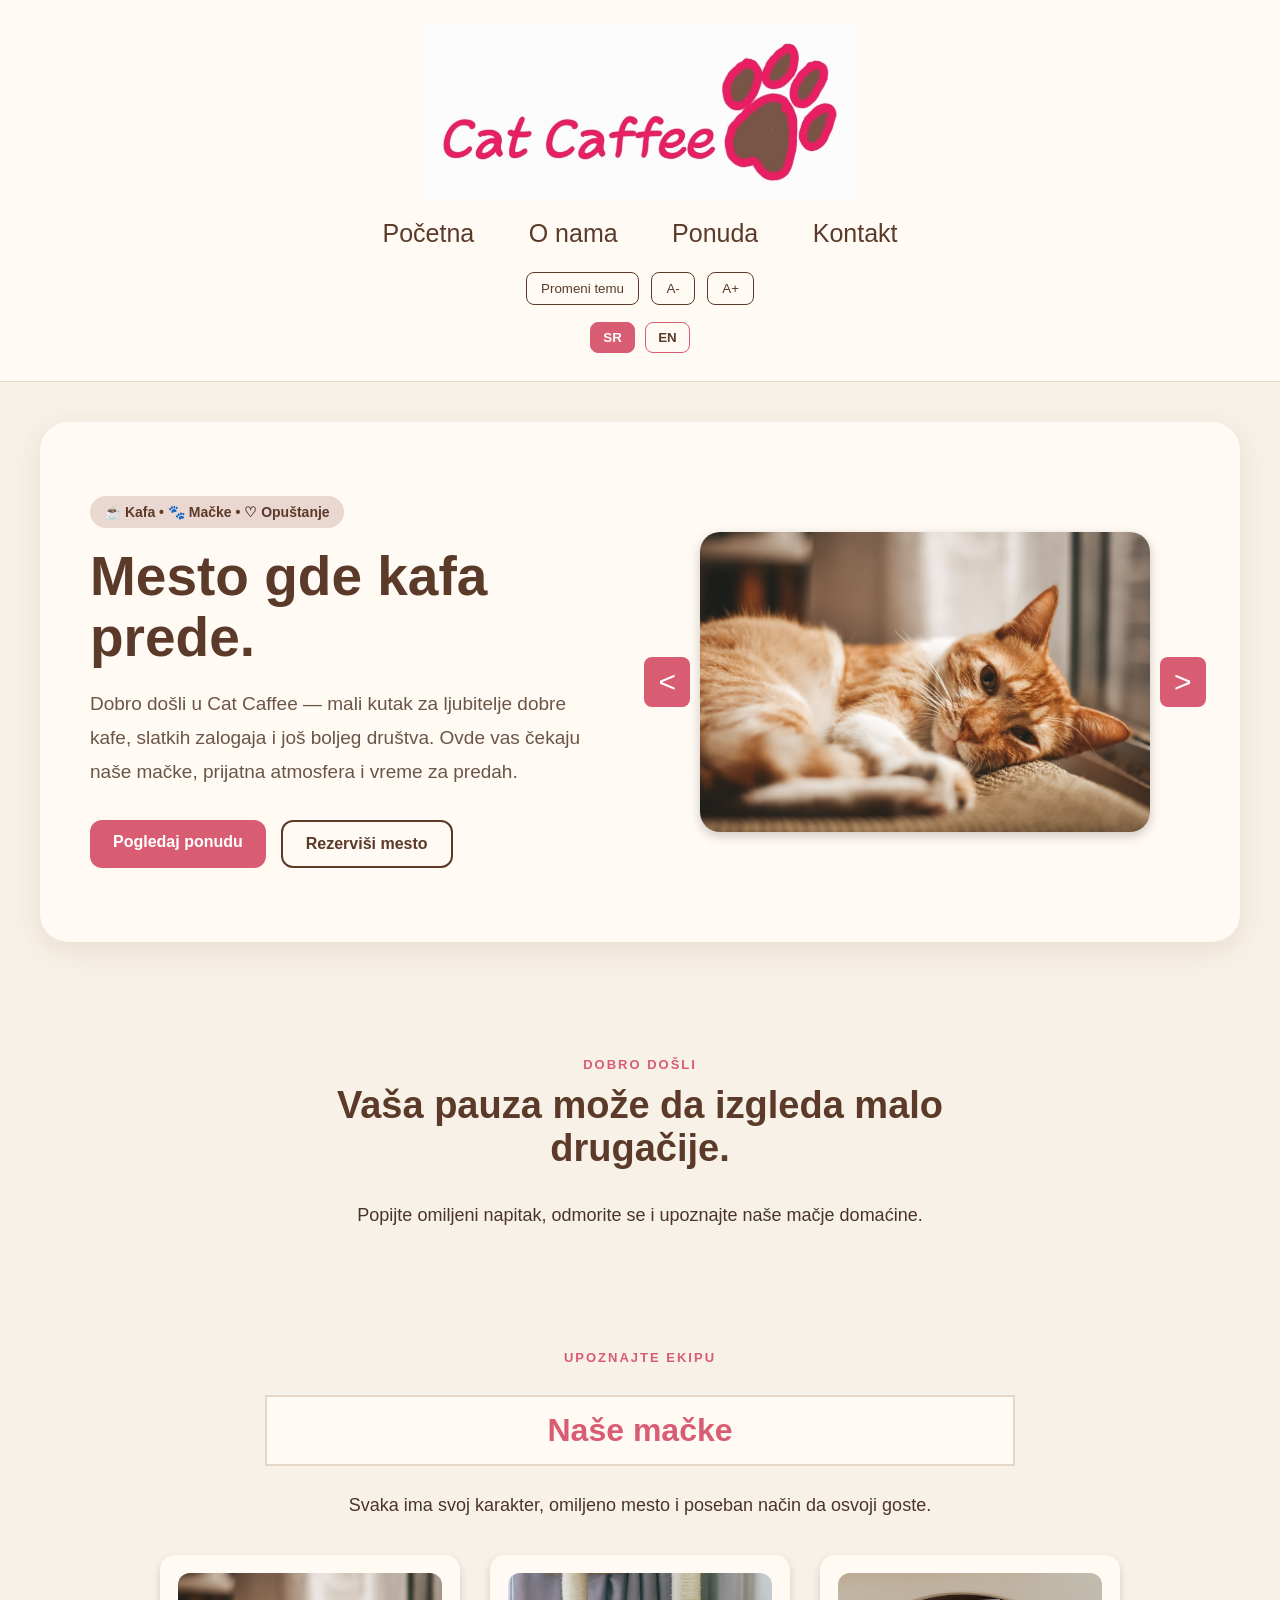
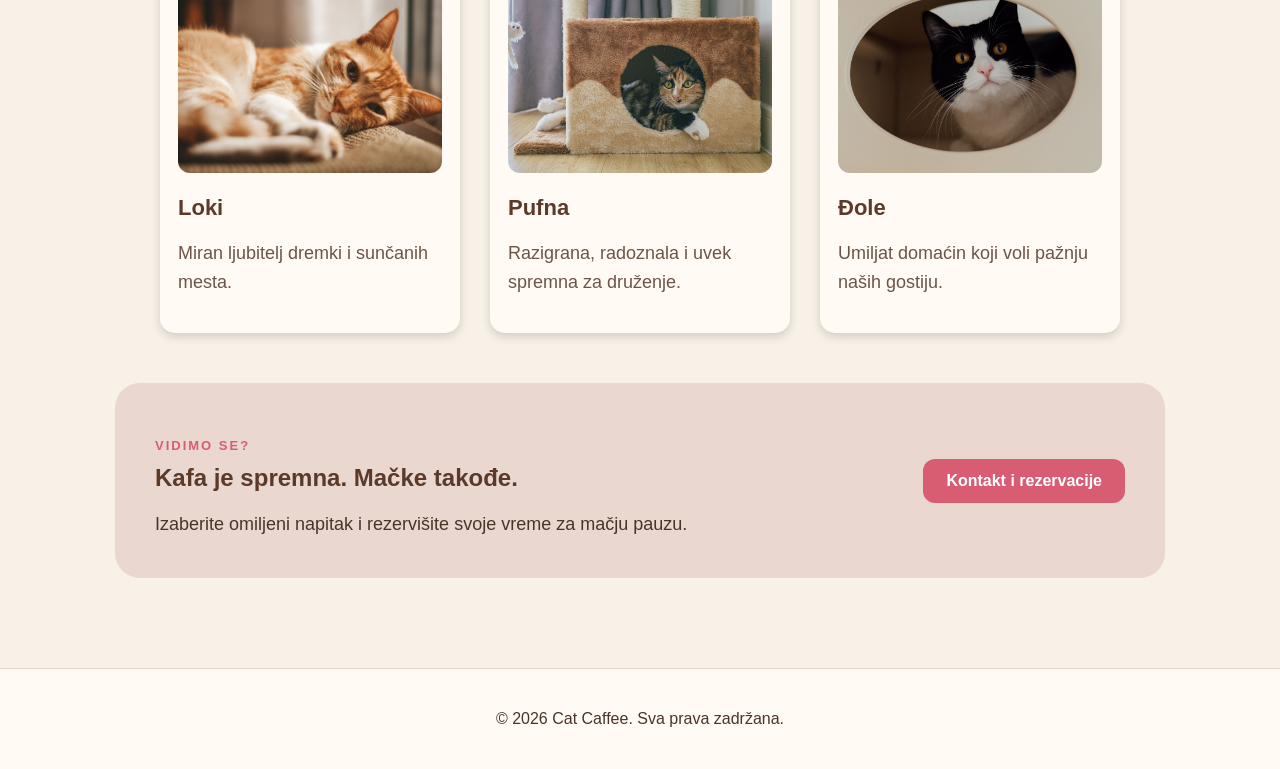
==== commit 981a416d: "Add files via upload" ====
--- a/index.html
+++ b/index.html
@@ -1,230 +1,133 @@
 <!DOCTYPE html>
+
 <html lang="sr">
-
 <head>
-    <meta charset="utf-8">
-
-    <meta name="viewport"
-          content="width=device-width, initial-scale=1.0">
-
-    <title>Cat Caffee | Kafa, mačke i opuštanje</title>
-
-    <meta name="description"
-          content="Cat Caffee je prijatan kutak za ljubitelje kafe i mačaka. Upoznajte naše mačke, pogledajte ponudu i rezervišite svoje mesto.">
-
-    <meta name="keywords"
-          content="Cat Caffee, mačke, kafa, kafić, Zrenjanin, cat cafe">
-
-    <meta name="author"
-          content="Cat Caffee">
-
-    <meta name="robots"
-          content="index, follow">
-
-    <!-- Open Graph -->
-    <meta property="og:title"
-          content="Cat Caffee | Kafa, mačke i opuštanje">
-
-    <meta property="og:description"
-          content="Mesto za ljubitelje dobre kafe, slatkih zalogaja i mačjeg društva.">
-
-    <meta property="og:type"
-          content="website">
-
-    <link rel="stylesheet"
-          href="stil.css">
+<meta charset="utf-8"/>
+<meta content="width=device-width, initial-scale=1.0" name="viewport"/>
+<!-- =========================
+         OSNOVNI SEO
+         ========================= -->
+<title>Cat Caffee | Kafa, mačke i opuštanje</title>
+<meta content="Cat Caffee je prijatan kutak za ljubitelje kafe i mačaka. Upoznajte naše mačke, pogledajte ponudu i rezervišite svoje mesto." name="description"/>
+<meta content="Cat Caffee, mačke, kafa, kafić, Zrenjanin, cat cafe" name="keywords"/>
+<meta content="Cat Caffee" name="author"/>
+<meta content="index, follow" name="robots"/>
+<!-- =========================
+         CANONICAL
+         ========================= -->
+<link href="https://jovanapopov.github.io/Cat-caffee/" rel="canonical"/>
+<!-- =========================
+         OPEN GRAPH
+         ========================= -->
+<meta content="Cat Caffee | Kafa, mačke i opuštanje" property="og:title"/>
+<meta content="Mesto za ljubitelje dobre kafe, slatkih zalogaja i mačjeg društva." property="og:description"/>
+<meta content="website" property="og:type"/>
+<meta content="https://jovanapopov.github.io/Cat-caffee/" property="og:url"/>
+<meta content="https://jovanapopov.github.io/Cat-caffee/slike/maca1.jpg" property="og:image"/>
+<meta content="Cat Caffee" property="og:site_name"/>
+<!-- CSS -->
+<link href="stil.css" rel="stylesheet"/>
 </head>
-
-
 <body>
-
-    <!-- ZAGLAVLJE -->
-    <header>
-
-        <h1 id="logo-naslov">
-            Cat Caffee
-        </h1>
-
-
-        <nav>
-
-            <a
-                href="index.html"
-                data-i18n="navHome">
+<!-- ZAGLAVLJE -->
+<header>
+<img alt="Cat Caffee logo" class="logo-sajta" src="slike/logo.png"/><h1 class="sr-only-logo" id="logo-naslov">Cat Caffee</h1>
+<nav>
+<a data-i18n="navHome" href="index.html">
                 Početna
             </a>
-
-
-            <a
-                href="o-nama.html"
-                data-i18n="navAbout">
+<a data-i18n="navAbout" href="o-nama.html">
                 O nama
             </a>
-
-
-            <!-- MEGA MENI -->
-            <div class="mega-meni">
-
-                <a
-                    href="ponuda.html"
-                    class="mega-link"
-                    data-i18n="navOffer">
+<!-- MEGA MENI -->
+<div class="mega-meni">
+<a class="mega-link" data-i18n="navOffer" href="ponuda.html">
                     Ponuda
                 </a>
-
-
-                <div class="mega-sadrzaj">
-
-
-                    <div class="mega-kolona">
-
-                        <h3>
+<div class="mega-sadrzaj">
+<div class="mega-kolona">
+<h3>
                             ☕
                             <span data-i18n="megaDrinks">
                                 Napici
                             </span>
-                        </h3>
-
-                        <a
-                            href="ponuda.html#kafe"
-                            data-i18n="navCoffee">
+</h3>
+<a data-i18n="navCoffee" href="ponuda.html#kafe">
                             Kafe
                         </a>
-
-                        <a
-                            href="ponuda.html#cajevi"
-                            data-i18n="navTea">
+<a data-i18n="navTea" href="ponuda.html#cajevi">
                             Čajevi
                         </a>
-
-                    </div>
-
-
-                    <div class="mega-kolona">
-
-                        <h3>
+</div>
+<div class="mega-kolona">
+<h3>
                             🍰
                             <span data-i18n="megaDesserts">
                                 Poslastice
                             </span>
-                        </h3>
-
-                        <a
-                            href="ponuda.html#poslastice"
-                            data-i18n="navCheesecake">
+</h3>
+<a data-i18n="navCheesecake" href="ponuda.html#poslastice">
                             Čizkejk
                         </a>
-
-                        <a
-                            href="ponuda.html#poslastice"
-                            data-i18n="navSweetBites">
+<a data-i18n="navSweetBites" href="ponuda.html#poslastice">
                             Slatki zalogaji
                         </a>
-
-                    </div>
-
-
-                    <div class="mega-kolona">
-
-                        <h3>
+</div>
+<div class="mega-kolona">
+<h3>
                             🐾 Cat Caffee
                         </h3>
-
-                        <a
-                            href="index.html#nase-macke"
-                            data-i18n="navCats">
+<a data-i18n="navCats" href="index.html#nase-macke">
                             Naše mačke
                         </a>
-
-                        <a
-                            href="kontakt.html#kontakt-forma"
-                            data-i18n="navReservations">
+<a data-i18n="navReservations" href="kontakt.html#kontakt-forma">
                             Rezervacije
                         </a>
-
-                    </div>
-
-
-                </div>
-
-            </div>
-
-
-            <a
-                href="kontakt.html"
-                data-i18n="navContact">
+</div>
+</div>
+</div>
+<a data-i18n="navContact" href="kontakt.html">
                 Kontakt
             </a>
-
-        </nav>
-
-
-        <!-- PRISTUPAČNOST -->
-        <div class="pristupacnost">
-
-            <button
-                id="dugme-tema"
-                data-i18n="themeBtn">
+</nav>
+<!-- PRISTUPAČNOST -->
+<div class="pristupacnost">
+<button data-i18n="themeBtn" id="dugme-tema">
                 Promeni temu
             </button>
-
-            <button id="smanji-font">
+<button id="smanji-font">
                 A-
             </button>
-
-            <button id="povecaj-font">
+<button id="povecaj-font">
                 A+
             </button>
-
-        </div>
-
-
-        <!-- IZBOR JEZIKA -->
-        <div class="izbor-jezika">
-
-            <button id="sr-jezik">
+</div>
+<!-- IZBOR JEZIKA -->
+<div class="izbor-jezika">
+<button id="sr-jezik">
                 SR
             </button>
-
-            <button id="en-jezik">
+<button id="en-jezik">
                 EN
             </button>
-
-        </div>
-
-    </header>
-
-
-    <!-- GLAVNI SADRŽAJ -->
-    <main>
-
-
-        <!-- HERO -->
-        <section class="uvod hero">
-
-            <div class="uvod-tekst">
-
-                <span
-                    class="hero-bedz"
-                    data-i18n="heroBadge">
+</div>
+</header>
+<!-- GLAVNI SADRŽAJ -->
+<main>
+<!-- HERO -->
+<section class="uvod hero">
+<div class="uvod-tekst">
+<span class="hero-bedz" data-i18n="heroBadge">
 
                     ☕ Kafa • 🐾 Mačke • ♡ Opuštanje
 
                 </span>
-
-
-                <h2
-                    class="hero-naslov"
-                    data-i18n="heroNaslov">
+<h2 class="hero-naslov" data-i18n="heroNaslov">
 
                     Mesto gde kafa prede.
 
                 </h2>
-
-
-                <p
-                    class="hero-opis"
-                    data-i18n="heroOpis">
+<p class="hero-opis" data-i18n="heroOpis">
 
                     Dobro došli u Cat Caffee — mali kutak za ljubitelje
                     dobre kafe, slatkih zalogaja i još boljeg društva.
@@ -232,254 +135,142 @@
                     i vreme za predah.
 
                 </p>
-
-
-                <div class="hero-dugmad">
-
-                    <a
-                        href="ponuda.html"
-                        class="dugme-primarno"
-                        data-i18n="ponudaDugme">
+<div class="hero-dugmad">
+<a class="dugme-primarno" data-i18n="ponudaDugme" href="ponuda.html">
 
                         Pogledaj ponudu
 
                     </a>
-
-
-                    <a
-                        href="kontakt.html"
-                        class="dugme-sekundarno"
-                        data-i18n="rezervacijaDugme">
+<a class="dugme-sekundarno" data-i18n="rezervacijaDugme" href="kontakt.html">
 
                         Rezerviši mesto
 
                     </a>
-
-                </div>
-
-            </div>
-
-
-            <!-- SLAJDER -->
-            <div class="uvod-slika">
-
-                <div class="slajder">
-
-                    <button
-                        id="prethodna-slika"
-                        aria-label="Prethodna slika">
+</div>
+</div>
+<!-- SLAJDER -->
+<div class="uvod-slika">
+<div class="slajder">
+<button aria-label="Prethodna slika" id="prethodna-slika">
 
                         &lt;
 
                     </button>
-
-
-                    <img
-                        id="slika-slajdera"
-                        src="slike/maca1.jpg"
-                        alt="Mačka u Cat Caffee-u">
-
-
-                    <button
-                        id="sledeca-slika"
-                        aria-label="Sledeća slika">
+<img alt="Mačka u Cat Caffee-u" id="slika-slajdera" src="slike/maca1.jpg"/>
+<button aria-label="Sledeća slika" id="sledeca-slika">
 
                         &gt;
 
                     </button>
-
-                </div>
-
-            </div>
-
-        </section>
-
-
-        <!-- KRATKA PORUKA -->
-        <section class="zasto-mi">
-
-            <p
-                class="mali-naslov"
-                data-i18n="welcomeMini">
+</div>
+</div>
+</section>
+<!-- KRATKA PORUKA -->
+<section class="zasto-mi">
+<p class="mali-naslov" data-i18n="welcomeMini">
 
                 DOBRO DOŠLI
 
             </p>
-
-
-            <h2 data-i18n="pauzaNaslov">
+<h2 data-i18n="pauzaNaslov">
 
                 Vaša pauza može da izgleda malo drugačije.
 
             </h2>
-
-
-            <p data-i18n="pauzaTekst">
+<p data-i18n="pauzaTekst">
 
                 Popijte omiljeni napitak, odmorite se
                 i upoznajte naše mačje domaćine.
 
             </p>
-
-        </section>
-
-
-        <!-- NAŠE MAČKE -->
-        <section class="nase-macke" id="nase-macke">
-
-            <div class="sekcija-zaglavlje">
-
-                <p
-                    class="mali-naslov"
-                    data-i18n="teamMini">
+</section>
+<!-- NAŠE MAČKE -->
+<section class="nase-macke" id="nase-macke">
+<div class="sekcija-zaglavlje">
+<p class="mali-naslov" data-i18n="teamMini">
 
                     UPOZNAJTE EKIPU
 
                 </p>
-
-
-                <h2
-                    class="naslov-sekcije"
-                    data-i18n="mackeNaslov">
+<h2 class="naslov-sekcije" data-i18n="mackeNaslov">
 
                     Naše mačke
 
                 </h2>
-
-
-                <p data-i18n="mackeTekst">
+<p data-i18n="mackeTekst">
 
                     Svaka ima svoj karakter, omiljeno mesto
                     i poseban način da osvoji goste.
 
                 </p>
-
-            </div>
-
-
-            <div class="kartice-macaka">
-
-
-                <div class="kartica">
-
-                    <img
-                        src="slike/maca1.jpg"
-                        alt="Mačak Loki">
-
-                    <h3>
+</div>
+<div class="kartice-macaka">
+<div class="kartica">
+<img alt="Mačak Loki" src="slike/maca1.jpg"/>
+<h3>
                         Loki
                     </h3>
-
-                    <p data-i18n="lokiTekst">
+<p data-i18n="lokiTekst">
                         Miran ljubitelj dremki i sunčanih mesta.
                     </p>
-
-                </div>
-
-
-                <div class="kartica">
-
-                    <img
-                        src="slike/maca2.jpg"
-                        alt="Mačka Pufna">
-
-                    <h3>
+</div>
+<div class="kartica">
+<img alt="Mačka Pufna" src="slike/maca2.jpg"/>
+<h3>
                         Pufna
                     </h3>
-
-                    <p data-i18n="pufnaTekst">
+<p data-i18n="pufnaTekst">
                         Razigrana, radoznala i uvek spremna za druženje.
                     </p>
-
-                </div>
-
-
-                <div class="kartica">
-
-                    <img
-                        src="slike/maca3.jpg"
-                        alt="Mačak Đole">
-
-                    <h3>
+</div>
+<div class="kartica">
+<img alt="Mačak Đole" src="slike/maca3.jpg"/>
+<h3>
                         Đole
                     </h3>
-
-                    <p data-i18n="djoleTekst">
+<p data-i18n="djoleTekst">
                         Umiljat domaćin koji voli pažnju naših gostiju.
                     </p>
-
-                </div>
-
-
-            </div>
-
-        </section>
-
-
-        <!-- POZIV NA AKCIJU -->
-        <section class="cta-sekcija">
-
-            <div>
-
-                <p
-                    class="mali-naslov"
-                    data-i18n="ctaMini">
+</div>
+</div>
+</section>
+<!-- POZIV NA AKCIJU -->
+<section class="cta-sekcija">
+<div>
+<p class="mali-naslov" data-i18n="ctaMini">
 
                     VIDIMO SE?
 
                 </p>
-
-
-                <h2 data-i18n="ctaNaslov">
+<h2 data-i18n="ctaNaslov">
 
                     Kafa je spremna. Mačke takođe.
 
                 </h2>
-
-
-                <p data-i18n="ctaTekst">
+<p data-i18n="ctaTekst">
 
                     Izaberite omiljeni napitak i rezervišite
                     svoje vreme za mačju pauzu.
 
                 </p>
-
-            </div>
-
-
-            <a
-                href="kontakt.html"
-                class="dugme-primarno"
-                data-i18n="ctaDugme">
+</div>
+<a class="dugme-primarno" data-i18n="ctaDugme" href="kontakt.html">
 
                 Kontakt i rezervacije
 
             </a>
-
-        </section>
-
-
-    </main>
-
-
-    <!-- FOOTER -->
-    <footer>
-
-        <p data-i18n="footerText">
+</section>
+</main>
+<!-- FOOTER -->
+<footer>
+<p data-i18n="footerText">
 
             © 2026 Cat Caffee. Sva prava zadržana.
 
         </p>
-
-    </footer>
-
-
-    <!-- JAVASCRIPT -->
-    <script src="skripta.js"></script>
-
-    <script src="jezik.js"></script>
-
-
+</footer>
+<!-- JAVASCRIPT -->
+<script src="skripta.js"></script>
+<script src="jezik.js"></script>
 </body>
-
 </html>
--- a/stil.css
+++ b/stil.css
@@ -863,6 +863,30 @@
 
 
 /* =========================
+   LOKALNI DOKUMENT
+   ========================= */
+
+.dokument-sekcija {
+    max-width: 900px;
+    text-align: center;
+    padding: 35px;
+    background-color: #fffaf4;
+    border-radius: 20px;
+    box-shadow: 0 4px 12px rgba(0, 0, 0, 0.10);
+}
+
+.dokument-sekcija p {
+    max-width: 720px;
+    margin-left: auto;
+    margin-right: auto;
+}
+
+.dokument-dugme {
+    margin-top: 8px;
+}
+
+
+/* =========================
    17. KONTAKT
    ========================= */
 
@@ -1097,6 +1121,7 @@
 .tamna-tema .hero,
 .tamna-tema .kartica,
 .tamna-tema .o-nama-hero,
+  .tamna-tema .dokument-sekcija,
 .tamna-tema .misija-kartica,
 .tamna-tema .kontakt-forma-kartica,
 .tamna-tema .naslov-sekcije,
@@ -1412,6 +1437,11 @@
     }
 
 
+    .dokument-sekcija {
+        padding: 25px 18px;
+    }
+
+
     /* VIDEO */
 
     .video-okvir {
@@ -1450,4 +1480,24 @@
         height: 300px;
     }
 
-}+}
+
+/* LOGO SAJTA - originalni ručni crtež */
+.logo-sajta {
+    display: block;
+    width: min(430px, 82vw);
+    height: auto;
+    margin: 0 auto 20px auto;
+}
+
+.sr-only-logo {
+    position: absolute;
+    width: 1px;
+    height: 1px;
+    padding: 0;
+    margin: -1px;
+    overflow: hidden;
+    clip: rect(0, 0, 0, 0);
+    white-space: nowrap;
+    border: 0;
+}
